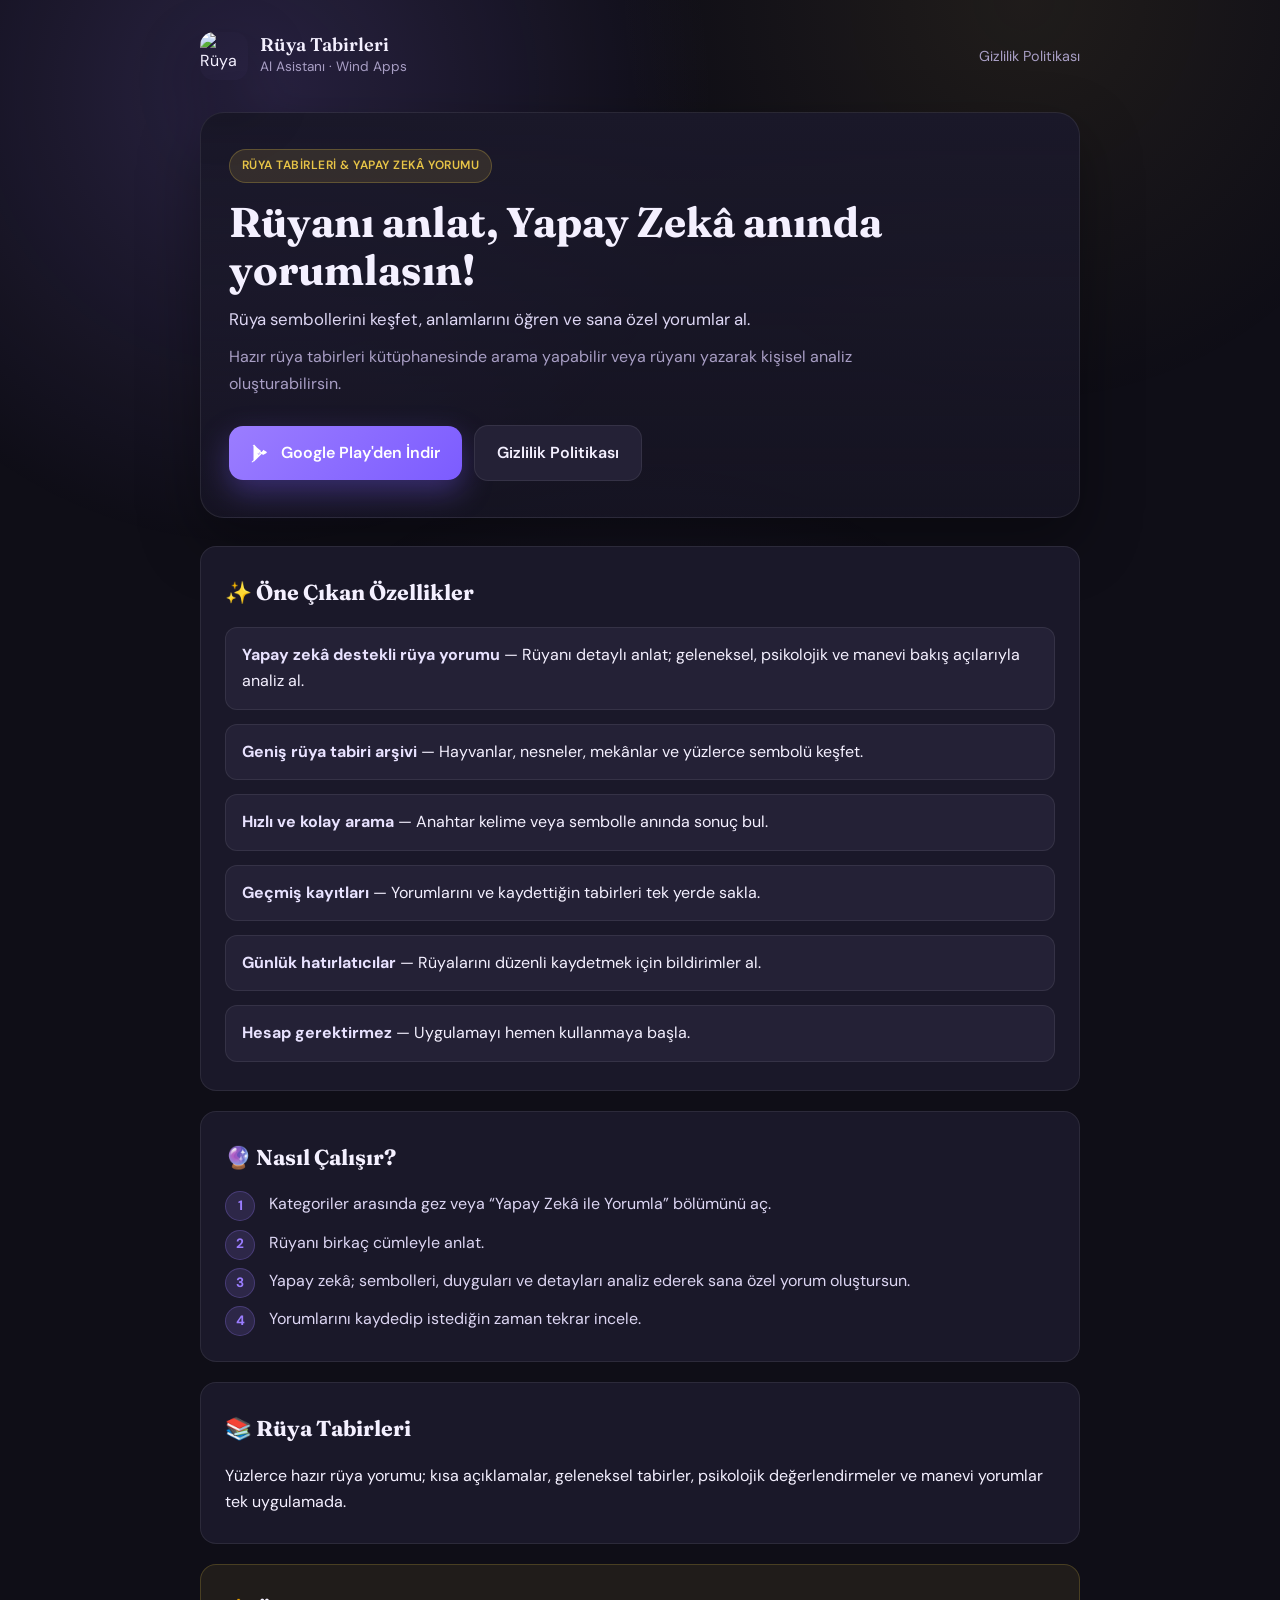
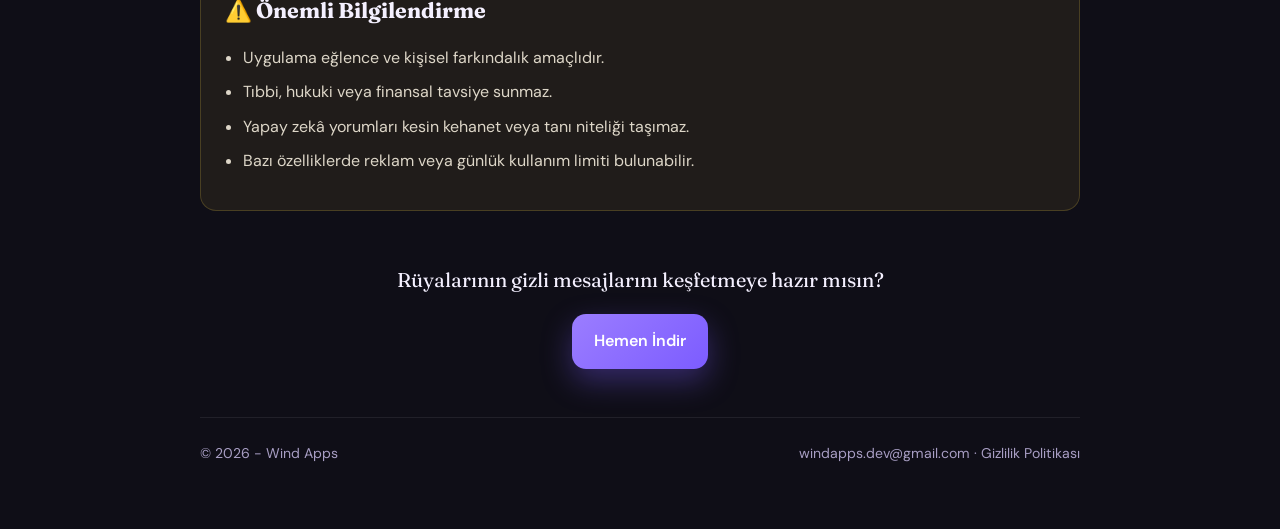
==== index.html @ 677e18eb "Create index.html" ====
<!DOCTYPE html>
<html lang="tr">
<head>
  <meta charset="UTF-8">
  <meta name="viewport" content="width=device-width, initial-scale=1.0">
  <meta name="description" content="Rüya Tabirleri: AI Asistanı — Rüyanı anlat, yapay zekâ anında yorumlasın. Geniş tabir arşivi ve kişisel AI analizi.">
  <title>Rüya Tabirleri: AI Asistanı</title>
  <link rel="preconnect" href="https://fonts.googleapis.com">
  <link rel="preconnect" href="https://fonts.gstatic.com" crossorigin>
  <link href="https://fonts.googleapis.com/css2?family=DM+Sans:wght@400;500;600;700&family=Fraunces:wght@600&display=swap" rel="stylesheet">
  <style>
    :root {
      --bg: #0f0e17;
      --surface: #1a1829;
      --surface-2: #242136;
      --text: #f4f0ff;
      --muted: #a89ec4;
      --accent: #9b7dff;
      --accent-soft: rgba(155, 125, 255, 0.15);
      --gold: #e8c547;
      --border: rgba(255, 255, 255, 0.08);
      --radius: 16px;
      --shadow: 0 24px 60px rgba(0, 0, 0, 0.35);
    }

    * { box-sizing: border-box; margin: 0; padding: 0; }

    body {
      font-family: "DM Sans", system-ui, sans-serif;
      background: var(--bg);
      color: var(--text);
      line-height: 1.65;
      min-height: 100vh;
    }

    body::before {
      content: "";
      position: fixed;
      inset: 0;
      background:
        radial-gradient(circle at 20% 10%, rgba(155, 125, 255, 0.18), transparent 35%),
        radial-gradient(circle at 80% 0%, rgba(232, 197, 71, 0.08), transparent 30%),
        radial-gradient(circle at 50% 100%, rgba(155, 125, 255, 0.1), transparent 40%);
      pointer-events: none;
      z-index: -1;
    }

    .wrap {
      max-width: 920px;
      margin: 0 auto;
      padding: 24px 20px 64px;
    }

    header {
      display: flex;
      align-items: center;
      justify-content: space-between;
      gap: 16px;
      padding: 8px 0 32px;
    }

    .brand {
      display: flex;
      align-items: center;
      gap: 12px;
    }

    .logo {
      width: 48px;
      height: 48px;
      border-radius: 14px;
      overflow: hidden;
      flex-shrink: 0;
      box-shadow: var(--shadow);
    }
    .logo img {
      width: 100%;
      height: 100%;
      object-fit: cover;
      display: block;
    }

    .brand h1 {
      font-family: "Fraunces", Georgia, serif;
      font-size: 1.15rem;
      font-weight: 600;
      line-height: 1.2;
    }

    .brand p {
      font-size: 0.85rem;
      color: var(--muted);
    }

    nav a {
      color: var(--muted);
      text-decoration: none;
      font-size: 0.9rem;
      transition: color 0.2s;
    }

    nav a:hover { color: var(--text); }

    .hero {
      background: linear-gradient(180deg, var(--surface), rgba(26, 24, 41, 0.6));
      border: 1px solid var(--border);
      border-radius: 24px;
      padding: 36px 28px;
      box-shadow: var(--shadow);
      margin-bottom: 28px;
    }

    .badge {
      display: inline-block;
      font-size: 0.75rem;
      font-weight: 600;
      letter-spacing: 0.04em;
      text-transform: uppercase;
      color: var(--gold);
      background: rgba(232, 197, 71, 0.12);
      border: 1px solid rgba(232, 197, 71, 0.25);
      padding: 6px 12px;
      border-radius: 999px;
      margin-bottom: 16px;
    }

    .hero h2 {
      font-family: "Fraunces", Georgia, serif;
      font-size: clamp(1.8rem, 5vw, 2.6rem);
      line-height: 1.15;
      margin-bottom: 12px;
    }

    .hero .lead {
      font-size: 1.05rem;
      color: #ddd6f3;
      max-width: 640px;
      margin-bottom: 10px;
    }

    .hero .sub {
      color: var(--muted);
      max-width: 640px;
      margin-bottom: 28px;
    }

    .cta-row {
      display: flex;
      flex-wrap: wrap;
      gap: 12px;
      align-items: center;
    }

    .btn {
      display: inline-flex;
      align-items: center;
      gap: 10px;
      text-decoration: none;
      font-weight: 600;
      border-radius: 14px;
      padding: 14px 22px;
      transition: transform 0.2s, box-shadow 0.2s, background 0.2s;
    }

    .btn-primary {
      background: linear-gradient(135deg, #9b7dff, #7c5cff);
      color: white;
      box-shadow: 0 12px 30px rgba(124, 92, 255, 0.35);
    }

    .btn-primary:hover {
      transform: translateY(-2px);
      box-shadow: 0 16px 36px rgba(124, 92, 255, 0.45);
    }

    .btn-secondary {
      background: var(--surface-2);
      color: var(--text);
      border: 1px solid var(--border);
    }

    .btn-secondary:hover { background: #2d2942; }

    .btn svg { width: 20px; height: 20px; flex-shrink: 0; }

    section {
      background: var(--surface);
      border: 1px solid var(--border);
      border-radius: var(--radius);
      padding: 28px 24px;
      margin-bottom: 20px;
    }

    section h3 {
      font-family: "Fraunces", Georgia, serif;
      font-size: 1.35rem;
      margin-bottom: 16px;
      display: flex;
      align-items: center;
      gap: 8px;
    }

    .features {
      list-style: none;
      display: grid;
      gap: 14px;
    }

    .features li {
      background: var(--surface-2);
      border: 1px solid var(--border);
      border-radius: 12px;
      padding: 14px 16px;
    }

    .features strong { color: #e8e2ff; }

    .steps {
      counter-reset: step;
      list-style: none;
      display: grid;
      gap: 12px;
    }

    .steps li {
      position: relative;
      padding-left: 44px;
      color: #ddd6f3;
    }

    .steps li::before {
      counter-increment: step;
      content: counter(step);
      position: absolute;
      left: 0;
      top: 0;
      width: 28px;
      height: 28px;
      border-radius: 50%;
      background: var(--accent-soft);
      color: var(--accent);
      font-weight: 700;
      font-size: 0.85rem;
      display: grid;
      place-items: center;
      border: 1px solid rgba(155, 125, 255, 0.25);
    }

    .notice {
      background: rgba(232, 197, 71, 0.08);
      border-color: rgba(232, 197, 71, 0.2);
    }

    .notice ul {
      padding-left: 18px;
      color: #ddd6c8;
    }

    .notice li { margin-bottom: 8px; }

    .closing {
      text-align: center;
      padding: 32px 20px 8px;
    }

    .closing p {
      font-family: "Fraunces", Georgia, serif;
      font-size: 1.25rem;
      margin-bottom: 18px;
    }

    footer {
      margin-top: 40px;
      padding-top: 24px;
      border-top: 1px solid var(--border);
      display: flex;
      flex-wrap: wrap;
      justify-content: space-between;
      gap: 12px;
      color: var(--muted);
      font-size: 0.88rem;
    }

    footer a {
      color: var(--muted);
      text-decoration: none;
    }

    footer a:hover { color: var(--text); }

    @media (max-width: 600px) {
      header { flex-direction: column; align-items: flex-start; }
      .hero { padding: 28px 20px; }
      .btn { width: 100%; justify-content: center; }
    }
  </style>
</head>
<body>
  <div class="wrap">
    <header>
      <div class="brand">
        <div class="logo">
          <img
            src="https://play-lh.googleusercontent.com/gr2NTp8Rgge_8sOWOstAv3FUyE2rcRzD1ztsBGE5BiXo35VpZx_b5bmoqWaAmFCOhjvDwyfes_ZWlWdO2GT1=w480-h960-rw"
            alt="Rüya Tabirleri: AI Asistanı uygulama ikonu"
            width="48"
            height="48"
            loading="eager"
          >
        </div>
        <div>
          <h1>Rüya Tabirleri</h1>
          <p>AI Asistanı · Wind Apps</p>
        </div>
      </div>
      <nav>
        <a href="gizlilik.html">Gizlilik Politikası</a>
      </nav>
    </header>

    <main>
      <section class="hero">
        <span class="badge">Rüya Tabirleri &amp; Yapay Zekâ Yorumu</span>
        <h2>Rüyanı anlat, Yapay Zekâ anında yorumlasın!</h2>
        <p class="lead">
          Rüya sembollerini keşfet, anlamlarını öğren ve sana özel yorumlar al.
        </p>
        <p class="sub">
          Hazır rüya tabirleri kütüphanesinde arama yapabilir veya rüyanı yazarak kişisel analiz oluşturabilirsin.
        </p>
        <div class="cta-row">
          <a class="btn btn-primary"
             href="https://play.google.com/store/apps/details?id=com.windtech.airuyatabirleri&hl=tr"
             target="_blank"
             rel="noopener noreferrer">
            <svg viewBox="0 0 24 24" fill="currentColor" aria-hidden="true">
              <path d="M3.6 1.8c-.3.3-.6.8-.6 1.6v17.2c0 .8.3 1.3.6 1.6l.1.1 9.7-9.7v-.4L3.7 1.7l-.1.1zm10.8 7.2-2.7 2.7 2.7 2.7 3.8-2.1c1.1-.6 1.1-1.6 0-2.2l-3.8-2.1zm-4.1 4.1-9.7 9.7c.4.4 1 .5 1.6.2l8.1-8.1-2.7-2.7zm-.9-.9 2.7-2.7L3.6 2.8c-.6-.3-1.2-.2-1.6.2l9.7 9.7z"/>
            </svg>
            Google Play'den İndir
          </a>
          <a class="btn btn-secondary" href="gizlilik.html">Gizlilik Politikası</a>
        </div>
      </section>

      <section>
        <h3>✨ Öne Çıkan Özellikler</h3>
        <ul class="features">
          <li><strong>Yapay zekâ destekli rüya yorumu</strong> — Rüyanı detaylı anlat; geleneksel, psikolojik ve manevi bakış açılarıyla analiz al.</li>
          <li><strong>Geniş rüya tabiri arşivi</strong> — Hayvanlar, nesneler, mekânlar ve yüzlerce sembolü keşfet.</li>
          <li><strong>Hızlı ve kolay arama</strong> — Anahtar kelime veya sembolle anında sonuç bul.</li>
          <li><strong>Geçmiş kayıtları</strong> — Yorumlarını ve kaydettiğin tabirleri tek yerde sakla.</li>
          <li><strong>Günlük hatırlatıcılar</strong> — Rüyalarını düzenli kaydetmek için bildirimler al.</li>
          <li><strong>Hesap gerektirmez</strong> — Uygulamayı hemen kullanmaya başla.</li>
        </ul>
      </section>

      <section>
        <h3>🔮 Nasıl Çalışır?</h3>
        <ol class="steps">
          <li>Kategoriler arasında gez veya “Yapay Zekâ ile Yorumla” bölümünü aç.</li>
          <li>Rüyanı birkaç cümleyle anlat.</li>
          <li>Yapay zekâ; sembolleri, duyguları ve detayları analiz ederek sana özel yorum oluştursun.</li>
          <li>Yorumlarını kaydedip istediğin zaman tekrar incele.</li>
        </ol>
      </section>

      <section>
        <h3>📚 Rüya Tabirleri</h3>
        <p>
          Yüzlerce hazır rüya yorumu; kısa açıklamalar, geleneksel tabirler,
          psikolojik değerlendirmeler ve manevi yorumlar tek uygulamada.
        </p>
      </section>

      <section class="notice">
        <h3>⚠️ Önemli Bilgilendirme</h3>
        <ul>
          <li>Uygulama eğlence ve kişisel farkındalık amaçlıdır.</li>
          <li>Tıbbi, hukuki veya finansal tavsiye sunmaz.</li>
          <li>Yapay zekâ yorumları kesin kehanet veya tanı niteliği taşımaz.</li>
          <li>Bazı özelliklerde reklam veya günlük kullanım limiti bulunabilir.</li>
        </ul>
      </section>

      <div class="closing">
        <p>Rüyalarının gizli mesajlarını keşfetmeye hazır mısın?</p>
        <a class="btn btn-primary"
           href="https://play.google.com/store/apps/details?id=com.windtech.airuyatabirleri&hl=tr"
           target="_blank"
           rel="noopener noreferrer">
          Hemen İndir
        </a>
      </div>
    </main>

    <footer>
      <span>© 2026 - Wind Apps</span>
      <span>
        <a href="mailto:windapps.dev@gmail.com">windapps.dev@gmail.com</a>
        ·
        <a href="gizlilik.html">Gizlilik Politikası</a>
      </span>
    </footer>
  </div>
</body>
</html>
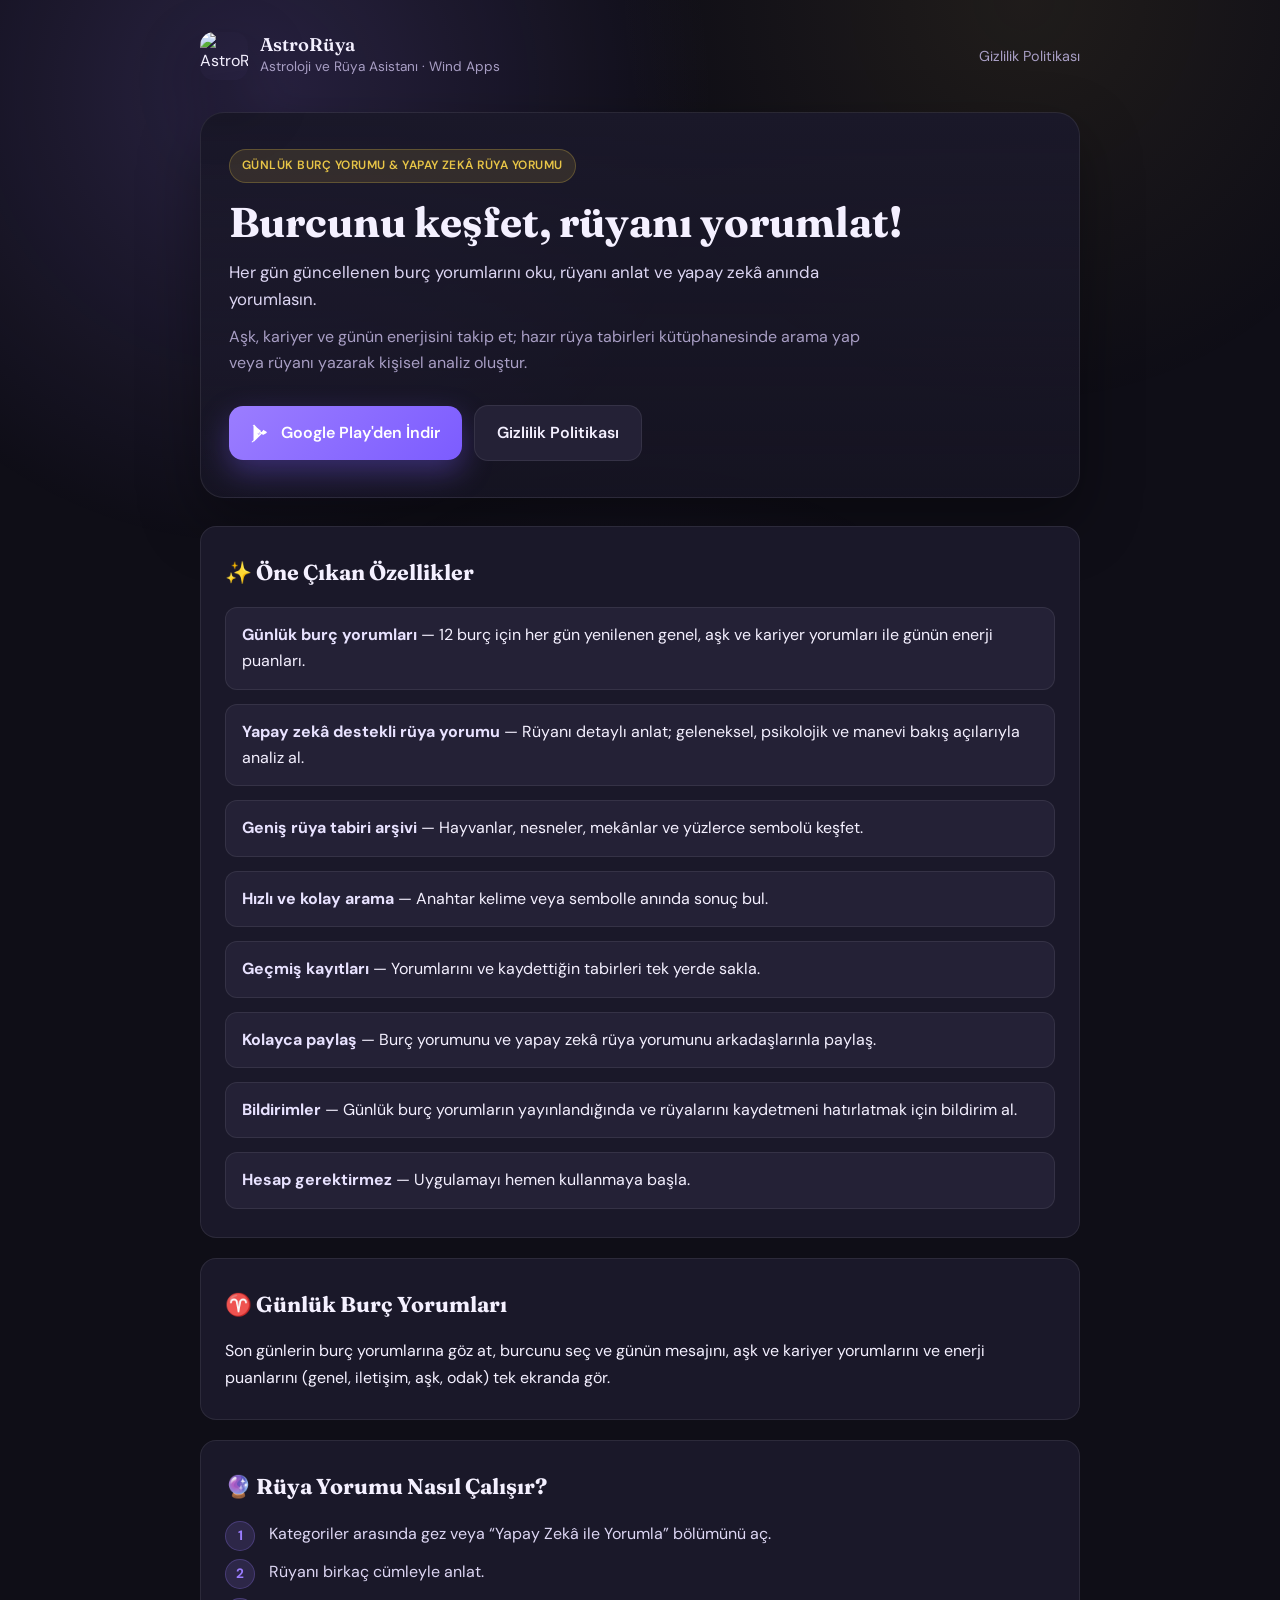
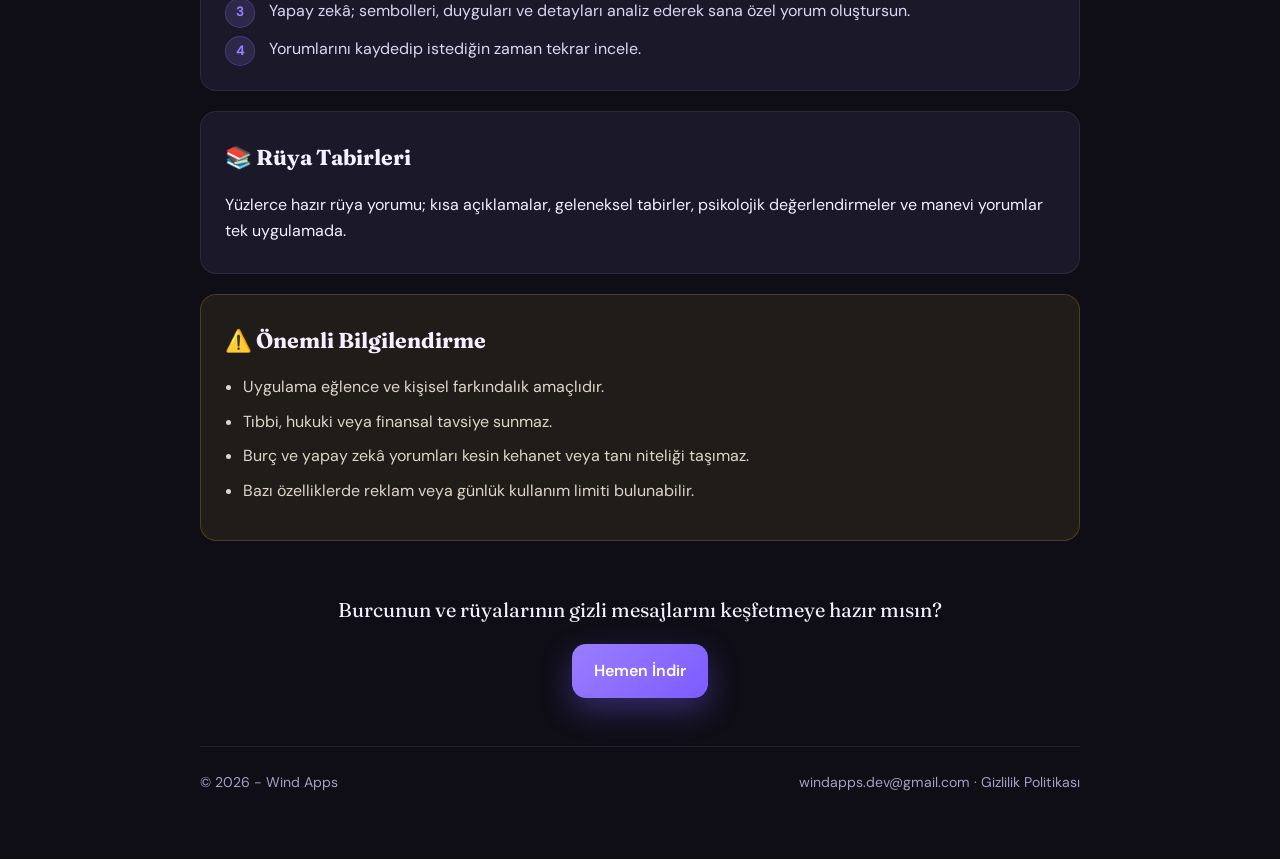
==== commit 47d87d70: "Update index.html" ====
--- a/index.html
+++ b/index.html
@@ -3,8 +3,8 @@
 <head>
   <meta charset="UTF-8">
   <meta name="viewport" content="width=device-width, initial-scale=1.0">
-  <meta name="description" content="Rüya Tabirleri: AI Asistanı — Rüyanı anlat, yapay zekâ anında yorumlasın. Geniş tabir arşivi ve kişisel AI analizi.">
-  <title>Rüya Tabirleri: AI Asistanı</title>
+  <meta name="description" content="AstroRüya: Astroloji ve Rüya Asistanı — Günlük burç yorumlarını oku, rüyanı anlat, yapay zekâ anında yorumlasın. Geniş tabir arşivi ve kişisel AI analizi.">
+  <title>AstroRüya: Astroloji ve Rüya Asistanı</title>
   <link rel="preconnect" href="https://fonts.googleapis.com">
   <link rel="preconnect" href="https://fonts.gstatic.com" crossorigin>
   <link href="https://fonts.googleapis.com/css2?family=DM+Sans:wght@400;500;600;700&family=Fraunces:wght@600&display=swap" rel="stylesheet">
@@ -302,15 +302,15 @@
         <div class="logo">
           <img
             src="https://play-lh.googleusercontent.com/gr2NTp8Rgge_8sOWOstAv3FUyE2rcRzD1ztsBGE5BiXo35VpZx_b5bmoqWaAmFCOhjvDwyfes_ZWlWdO2GT1=w480-h960-rw"
-            alt="Rüya Tabirleri: AI Asistanı uygulama ikonu"
+            alt="AstroRüya uygulama ikonu"
             width="48"
             height="48"
             loading="eager"
           >
         </div>
         <div>
-          <h1>Rüya Tabirleri</h1>
-          <p>AI Asistanı · Wind Apps</p>
+          <h1>AstroRüya</h1>
+          <p>Astroloji ve Rüya Asistanı · Wind Apps</p>
         </div>
       </div>
       <nav>
@@ -320,13 +320,14 @@
 
     <main>
       <section class="hero">
-        <span class="badge">Rüya Tabirleri &amp; Yapay Zekâ Yorumu</span>
-        <h2>Rüyanı anlat, Yapay Zekâ anında yorumlasın!</h2>
+        <span class="badge">Günlük Burç Yorumu &amp; Yapay Zekâ Rüya Yorumu</span>
+        <h2>Burcunu keşfet, rüyanı yorumlat!</h2>
         <p class="lead">
-          Rüya sembollerini keşfet, anlamlarını öğren ve sana özel yorumlar al.
+          Her gün güncellenen burç yorumlarını oku, rüyanı anlat ve yapay zekâ anında yorumlasın.
         </p>
         <p class="sub">
-          Hazır rüya tabirleri kütüphanesinde arama yapabilir veya rüyanı yazarak kişisel analiz oluşturabilirsin.
+          Aşk, kariyer ve günün enerjisini takip et; hazır rüya tabirleri kütüphanesinde arama yap
+          veya rüyanı yazarak kişisel analiz oluştur.
         </p>
         <div class="cta-row">
           <a class="btn btn-primary"
@@ -345,17 +346,27 @@
       <section>
         <h3>✨ Öne Çıkan Özellikler</h3>
         <ul class="features">
+          <li><strong>Günlük burç yorumları</strong> — 12 burç için her gün yenilenen genel, aşk ve kariyer yorumları ile günün enerji puanları.</li>
           <li><strong>Yapay zekâ destekli rüya yorumu</strong> — Rüyanı detaylı anlat; geleneksel, psikolojik ve manevi bakış açılarıyla analiz al.</li>
           <li><strong>Geniş rüya tabiri arşivi</strong> — Hayvanlar, nesneler, mekânlar ve yüzlerce sembolü keşfet.</li>
           <li><strong>Hızlı ve kolay arama</strong> — Anahtar kelime veya sembolle anında sonuç bul.</li>
           <li><strong>Geçmiş kayıtları</strong> — Yorumlarını ve kaydettiğin tabirleri tek yerde sakla.</li>
-          <li><strong>Günlük hatırlatıcılar</strong> — Rüyalarını düzenli kaydetmek için bildirimler al.</li>
+          <li><strong>Kolayca paylaş</strong> — Burç yorumunu ve yapay zekâ rüya yorumunu arkadaşlarınla paylaş.</li>
+          <li><strong>Bildirimler</strong> — Günlük burç yorumların yayınlandığında ve rüyalarını kaydetmeni hatırlatmak için bildirim al.</li>
           <li><strong>Hesap gerektirmez</strong> — Uygulamayı hemen kullanmaya başla.</li>
         </ul>
       </section>
 
       <section>
-        <h3>🔮 Nasıl Çalışır?</h3>
+        <h3>♈ Günlük Burç Yorumları</h3>
+        <p>
+          Son günlerin burç yorumlarına göz at, burcunu seç ve günün mesajını, aşk ve kariyer
+          yorumlarını ve enerji puanlarını (genel, iletişim, aşk, odak) tek ekranda gör.
+        </p>
+      </section>
+
+      <section>
+        <h3>🔮 Rüya Yorumu Nasıl Çalışır?</h3>
         <ol class="steps">
           <li>Kategoriler arasında gez veya “Yapay Zekâ ile Yorumla” bölümünü aç.</li>
           <li>Rüyanı birkaç cümleyle anlat.</li>
@@ -377,13 +388,13 @@
         <ul>
           <li>Uygulama eğlence ve kişisel farkındalık amaçlıdır.</li>
           <li>Tıbbi, hukuki veya finansal tavsiye sunmaz.</li>
-          <li>Yapay zekâ yorumları kesin kehanet veya tanı niteliği taşımaz.</li>
+          <li>Burç ve yapay zekâ yorumları kesin kehanet veya tanı niteliği taşımaz.</li>
           <li>Bazı özelliklerde reklam veya günlük kullanım limiti bulunabilir.</li>
         </ul>
       </section>
 
       <div class="closing">
-        <p>Rüyalarının gizli mesajlarını keşfetmeye hazır mısın?</p>
+        <p>Burcunun ve rüyalarının gizli mesajlarını keşfetmeye hazır mısın?</p>
         <a class="btn btn-primary"
            href="https://play.google.com/store/apps/details?id=com.windtech.airuyatabirleri&hl=tr"
            target="_blank"
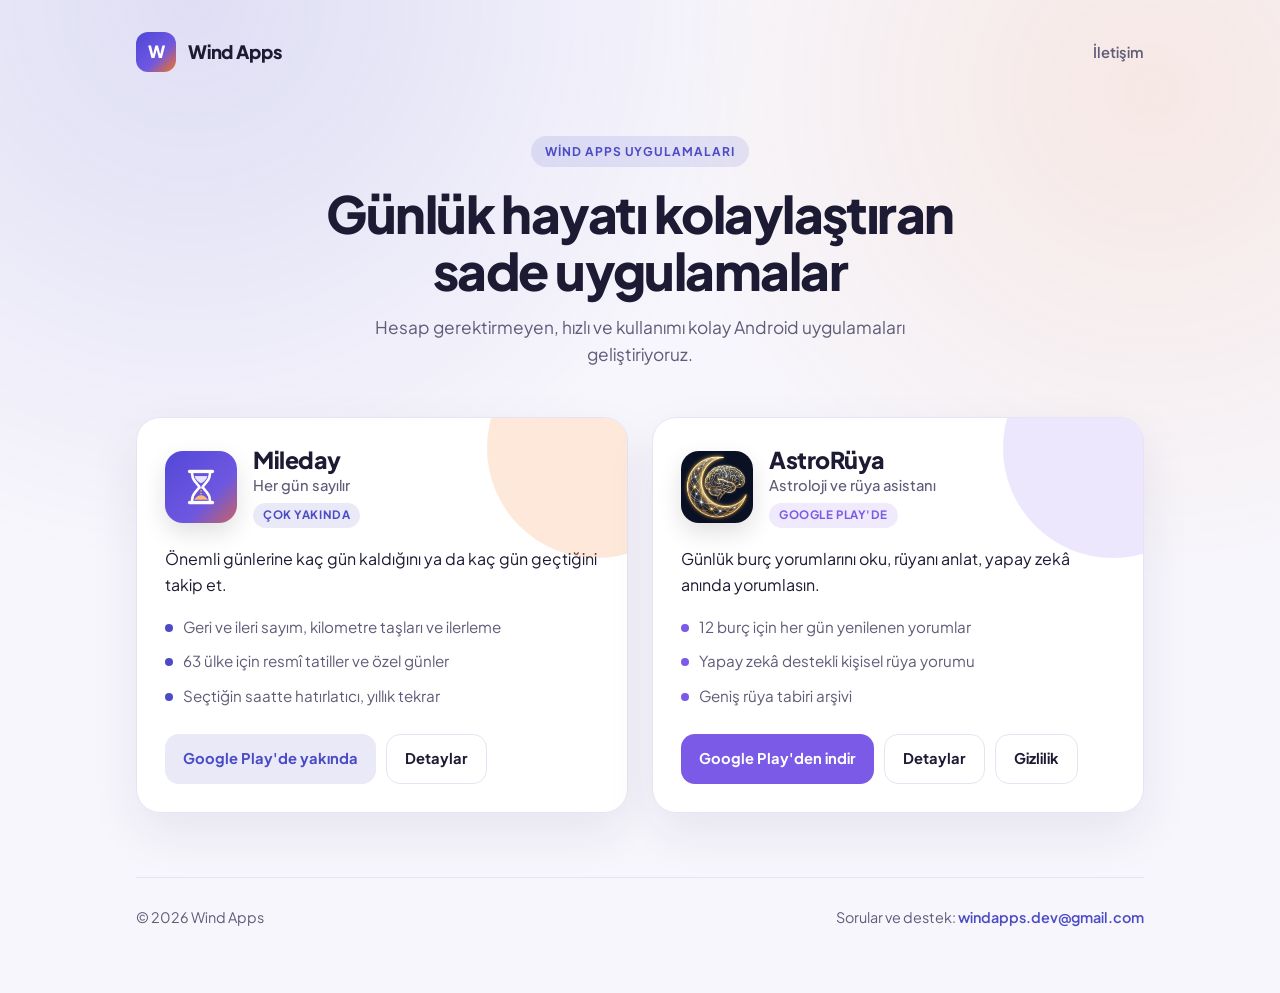
==== commit 4873eee3: "Wind Apps ortak ana sayfası" ====
--- a/index.html
+++ b/index.html
@@ -3,414 +3,82 @@
 <head>
   <meta charset="UTF-8">
   <meta name="viewport" content="width=device-width, initial-scale=1.0">
-  <meta name="description" content="AstroRüya: Astroloji ve Rüya Asistanı — Günlük burç yorumlarını oku, rüyanı anlat, yapay zekâ anında yorumlasın. Geniş tabir arşivi ve kişisel AI analizi.">
-  <title>AstroRüya: Astroloji ve Rüya Asistanı</title>
+  <title>Wind Apps</title>
+  <meta name="description" content="Wind Apps: AstroRüya ve Mileday. Günlük hayatı kolaylaştıran sade Android uygulamaları.">
+  <meta name="theme-color" content="#F7F6FC" media="(prefers-color-scheme: light)">
+  <meta name="theme-color" content="#0F1020" media="(prefers-color-scheme: dark)">
+  <link rel="icon" href="assets/icons/mileday.png">
   <link rel="preconnect" href="https://fonts.googleapis.com">
   <link rel="preconnect" href="https://fonts.gstatic.com" crossorigin>
-  <link href="https://fonts.googleapis.com/css2?family=DM+Sans:wght@400;500;600;700&family=Fraunces:wght@600&display=swap" rel="stylesheet">
-  <style>
-    :root {
-      --bg: #0f0e17;
-      --surface: #1a1829;
-      --surface-2: #242136;
-      --text: #f4f0ff;
-      --muted: #a89ec4;
-      --accent: #9b7dff;
-      --accent-soft: rgba(155, 125, 255, 0.15);
-      --gold: #e8c547;
-      --border: rgba(255, 255, 255, 0.08);
-      --radius: 16px;
-      --shadow: 0 24px 60px rgba(0, 0, 0, 0.35);
-    }
-
-    * { box-sizing: border-box; margin: 0; padding: 0; }
-
-    body {
-      font-family: "DM Sans", system-ui, sans-serif;
-      background: var(--bg);
-      color: var(--text);
-      line-height: 1.65;
-      min-height: 100vh;
-    }
-
-    body::before {
-      content: "";
-      position: fixed;
-      inset: 0;
-      background:
-        radial-gradient(circle at 20% 10%, rgba(155, 125, 255, 0.18), transparent 35%),
-        radial-gradient(circle at 80% 0%, rgba(232, 197, 71, 0.08), transparent 30%),
-        radial-gradient(circle at 50% 100%, rgba(155, 125, 255, 0.1), transparent 40%);
-      pointer-events: none;
-      z-index: -1;
-    }
-
-    .wrap {
-      max-width: 920px;
-      margin: 0 auto;
-      padding: 24px 20px 64px;
-    }
-
-    header {
-      display: flex;
-      align-items: center;
-      justify-content: space-between;
-      gap: 16px;
-      padding: 8px 0 32px;
-    }
-
-    .brand {
-      display: flex;
-      align-items: center;
-      gap: 12px;
-    }
-
-    .logo {
-      width: 48px;
-      height: 48px;
-      border-radius: 14px;
-      overflow: hidden;
-      flex-shrink: 0;
-      box-shadow: var(--shadow);
-    }
-    .logo img {
-      width: 100%;
-      height: 100%;
-      object-fit: cover;
-      display: block;
-    }
-
-    .brand h1 {
-      font-family: "Fraunces", Georgia, serif;
-      font-size: 1.15rem;
-      font-weight: 600;
-      line-height: 1.2;
-    }
-
-    .brand p {
-      font-size: 0.85rem;
-      color: var(--muted);
-    }
-
-    nav a {
-      color: var(--muted);
-      text-decoration: none;
-      font-size: 0.9rem;
-      transition: color 0.2s;
-    }
-
-    nav a:hover { color: var(--text); }
-
-    .hero {
-      background: linear-gradient(180deg, var(--surface), rgba(26, 24, 41, 0.6));
-      border: 1px solid var(--border);
-      border-radius: 24px;
-      padding: 36px 28px;
-      box-shadow: var(--shadow);
-      margin-bottom: 28px;
-    }
-
-    .badge {
-      display: inline-block;
-      font-size: 0.75rem;
-      font-weight: 600;
-      letter-spacing: 0.04em;
-      text-transform: uppercase;
-      color: var(--gold);
-      background: rgba(232, 197, 71, 0.12);
-      border: 1px solid rgba(232, 197, 71, 0.25);
-      padding: 6px 12px;
-      border-radius: 999px;
-      margin-bottom: 16px;
-    }
-
-    .hero h2 {
-      font-family: "Fraunces", Georgia, serif;
-      font-size: clamp(1.8rem, 5vw, 2.6rem);
-      line-height: 1.15;
-      margin-bottom: 12px;
-    }
-
-    .hero .lead {
-      font-size: 1.05rem;
-      color: #ddd6f3;
-      max-width: 640px;
-      margin-bottom: 10px;
-    }
-
-    .hero .sub {
-      color: var(--muted);
-      max-width: 640px;
-      margin-bottom: 28px;
-    }
-
-    .cta-row {
-      display: flex;
-      flex-wrap: wrap;
-      gap: 12px;
-      align-items: center;
-    }
-
-    .btn {
-      display: inline-flex;
-      align-items: center;
-      gap: 10px;
-      text-decoration: none;
-      font-weight: 600;
-      border-radius: 14px;
-      padding: 14px 22px;
-      transition: transform 0.2s, box-shadow 0.2s, background 0.2s;
-    }
-
-    .btn-primary {
-      background: linear-gradient(135deg, #9b7dff, #7c5cff);
-      color: white;
-      box-shadow: 0 12px 30px rgba(124, 92, 255, 0.35);
-    }
-
-    .btn-primary:hover {
-      transform: translateY(-2px);
-      box-shadow: 0 16px 36px rgba(124, 92, 255, 0.45);
-    }
-
-    .btn-secondary {
-      background: var(--surface-2);
-      color: var(--text);
-      border: 1px solid var(--border);
-    }
-
-    .btn-secondary:hover { background: #2d2942; }
-
-    .btn svg { width: 20px; height: 20px; flex-shrink: 0; }
-
-    section {
-      background: var(--surface);
-      border: 1px solid var(--border);
-      border-radius: var(--radius);
-      padding: 28px 24px;
-      margin-bottom: 20px;
-    }
-
-    section h3 {
-      font-family: "Fraunces", Georgia, serif;
-      font-size: 1.35rem;
-      margin-bottom: 16px;
-      display: flex;
-      align-items: center;
-      gap: 8px;
-    }
-
-    .features {
-      list-style: none;
-      display: grid;
-      gap: 14px;
-    }
-
-    .features li {
-      background: var(--surface-2);
-      border: 1px solid var(--border);
-      border-radius: 12px;
-      padding: 14px 16px;
-    }
-
-    .features strong { color: #e8e2ff; }
-
-    .steps {
-      counter-reset: step;
-      list-style: none;
-      display: grid;
-      gap: 12px;
-    }
-
-    .steps li {
-      position: relative;
-      padding-left: 44px;
-      color: #ddd6f3;
-    }
-
-    .steps li::before {
-      counter-increment: step;
-      content: counter(step);
-      position: absolute;
-      left: 0;
-      top: 0;
-      width: 28px;
-      height: 28px;
-      border-radius: 50%;
-      background: var(--accent-soft);
-      color: var(--accent);
-      font-weight: 700;
-      font-size: 0.85rem;
-      display: grid;
-      place-items: center;
-      border: 1px solid rgba(155, 125, 255, 0.25);
-    }
-
-    .notice {
-      background: rgba(232, 197, 71, 0.08);
-      border-color: rgba(232, 197, 71, 0.2);
-    }
-
-    .notice ul {
-      padding-left: 18px;
-      color: #ddd6c8;
-    }
-
-    .notice li { margin-bottom: 8px; }
-
-    .closing {
-      text-align: center;
-      padding: 32px 20px 8px;
-    }
-
-    .closing p {
-      font-family: "Fraunces", Georgia, serif;
-      font-size: 1.25rem;
-      margin-bottom: 18px;
-    }
-
-    footer {
-      margin-top: 40px;
-      padding-top: 24px;
-      border-top: 1px solid var(--border);
-      display: flex;
-      flex-wrap: wrap;
-      justify-content: space-between;
-      gap: 12px;
-      color: var(--muted);
-      font-size: 0.88rem;
-    }
-
-    footer a {
-      color: var(--muted);
-      text-decoration: none;
-    }
-
-    footer a:hover { color: var(--text); }
-
-    @media (max-width: 600px) {
-      header { flex-direction: column; align-items: flex-start; }
-      .hero { padding: 28px 20px; }
-      .btn { width: 100%; justify-content: center; }
-    }
-  </style>
+  <link href="https://fonts.googleapis.com/css2?family=Plus+Jakarta+Sans:wght@400;500;600;700;800&display=swap" rel="stylesheet">
+  <link rel="stylesheet" href="assets/site.css">
 </head>
 <body>
   <div class="wrap">
     <header>
-      <div class="brand">
-        <div class="logo">
-          <img
-            src="https://play-lh.googleusercontent.com/gr2NTp8Rgge_8sOWOstAv3FUyE2rcRzD1ztsBGE5BiXo35VpZx_b5bmoqWaAmFCOhjvDwyfes_ZWlWdO2GT1=w480-h960-rw"
-            alt="AstroRüya uygulama ikonu"
-            width="48"
-            height="48"
-            loading="eager"
-          >
-        </div>
-        <div>
-          <h1>AstroRüya</h1>
-          <p>Astroloji ve Rüya Asistanı · Wind Apps</p>
-        </div>
-      </div>
-      <nav>
-        <a href="gizlilik.html">Gizlilik Politikası</a>
-      </nav>
+      <a class="brand" href="index.html">
+        <div class="brand-mark" aria-hidden="true">W</div>
+        <span>Wind Apps</span>
+      </a>
+      <nav><a href="mailto:windapps.dev@gmail.com">İletişim</a></nav>
     </header>
 
     <main>
       <section class="hero">
-        <span class="badge">Günlük Burç Yorumu &amp; Yapay Zekâ Rüya Yorumu</span>
-        <h2>Burcunu keşfet, rüyanı yorumlat!</h2>
-        <p class="lead">
-          Her gün güncellenen burç yorumlarını oku, rüyanı anlat ve yapay zekâ anında yorumlasın.
-        </p>
-        <p class="sub">
-          Aşk, kariyer ve günün enerjisini takip et; hazır rüya tabirleri kütüphanesinde arama yap
-          veya rüyanı yazarak kişisel analiz oluştur.
-        </p>
-        <div class="cta-row">
-          <a class="btn btn-primary"
-             href="https://play.google.com/store/apps/details?id=com.windtech.airuyatabirleri&hl=tr"
-             target="_blank"
-             rel="noopener noreferrer">
-            <svg viewBox="0 0 24 24" fill="currentColor" aria-hidden="true">
-              <path d="M3.6 1.8c-.3.3-.6.8-.6 1.6v17.2c0 .8.3 1.3.6 1.6l.1.1 9.7-9.7v-.4L3.7 1.7l-.1.1zm10.8 7.2-2.7 2.7 2.7 2.7 3.8-2.1c1.1-.6 1.1-1.6 0-2.2l-3.8-2.1zm-4.1 4.1-9.7 9.7c.4.4 1 .5 1.6.2l8.1-8.1-2.7-2.7zm-.9-.9 2.7-2.7L3.6 2.8c-.6-.3-1.2-.2-1.6.2l9.7 9.7z"/>
-            </svg>
-            Google Play'den İndir
-          </a>
-          <a class="btn btn-secondary" href="gizlilik.html">Gizlilik Politikası</a>
-        </div>
+        <span class="eyebrow">Wind Apps uygulamaları</span>
+        <h1>Günlük hayatı kolaylaştıran sade uygulamalar</h1>
+        <p>Hesap gerektirmeyen, hızlı ve kullanımı kolay Android uygulamaları geliştiriyoruz.</p>
       </section>
 
-      <section>
-        <h3>✨ Öne Çıkan Özellikler</h3>
-        <ul class="features">
-          <li><strong>Günlük burç yorumları</strong> — 12 burç için her gün yenilenen genel, aşk ve kariyer yorumları ile günün enerji puanları.</li>
-          <li><strong>Yapay zekâ destekli rüya yorumu</strong> — Rüyanı detaylı anlat; geleneksel, psikolojik ve manevi bakış açılarıyla analiz al.</li>
-          <li><strong>Geniş rüya tabiri arşivi</strong> — Hayvanlar, nesneler, mekânlar ve yüzlerce sembolü keşfet.</li>
-          <li><strong>Hızlı ve kolay arama</strong> — Anahtar kelime veya sembolle anında sonuç bul.</li>
-          <li><strong>Geçmiş kayıtları</strong> — Yorumlarını ve kaydettiğin tabirleri tek yerde sakla.</li>
-          <li><strong>Kolayca paylaş</strong> — Burç yorumunu ve yapay zekâ rüya yorumunu arkadaşlarınla paylaş.</li>
-          <li><strong>Bildirimler</strong> — Günlük burç yorumların yayınlandığında ve rüyalarını kaydetmeni hatırlatmak için bildirim al.</li>
-          <li><strong>Hesap gerektirmez</strong> — Uygulamayı hemen kullanmaya başla.</li>
-        </ul>
+      <section class="apps" aria-label="Uygulamalar">
+        <article class="app mileday">
+          <div class="app-head">
+            <img src="assets/icons/mileday.png" alt="Mileday uygulama ikonu" width="72" height="72">
+            <div>
+              <h2>Mileday</h2>
+              <p>Her gün sayılır</p>
+              <span class="status">Çok yakında</span>
+            </div>
+          </div>
+          <p class="desc">Önemli günlerine kaç gün kaldığını ya da kaç gün geçtiğini takip et.</p>
+          <ul>
+            <li>Geri ve ileri sayım, kilometre taşları ve ilerleme</li>
+            <li>63 ülke için resmî tatiller ve özel günler</li>
+            <li>Seçtiğin saatte hatırlatıcı, yıllık tekrar</li>
+          </ul>
+          <div class="actions">
+            <span class="btn btn-disabled">Google Play'de yakında</span>
+            <a class="btn btn-ghost" href="mileday/index.html">Detaylar</a>
+          </div>
+        </article>
+
+        <article class="app astroruya">
+          <div class="app-head">
+            <img src="assets/icons/astroruya.png" alt="AstroRüya uygulama ikonu" width="72" height="72">
+            <div>
+              <h2>AstroRüya</h2>
+              <p>Astroloji ve rüya asistanı</p>
+              <span class="status">Google Play'de</span>
+            </div>
+          </div>
+          <p class="desc">Günlük burç yorumlarını oku, rüyanı anlat, yapay zekâ anında yorumlasın.</p>
+          <ul>
+            <li>12 burç için her gün yenilenen yorumlar</li>
+            <li>Yapay zekâ destekli kişisel rüya yorumu</li>
+            <li>Geniş rüya tabiri arşivi</li>
+          </ul>
+          <div class="actions">
+            <a class="btn btn-primary" href="https://play.google.com/store/apps/details?id=com.windtech.airuyatabirleri&amp;hl=tr">Google Play'den indir</a>
+            <a class="btn btn-ghost" href="astroruya/index.html">Detaylar</a>
+            <a class="btn btn-ghost" href="gizlilik.html">Gizlilik</a>
+          </div>
+        </article>
       </section>
-
-      <section>
-        <h3>♈ Günlük Burç Yorumları</h3>
-        <p>
-          Son günlerin burç yorumlarına göz at, burcunu seç ve günün mesajını, aşk ve kariyer
-          yorumlarını ve enerji puanlarını (genel, iletişim, aşk, odak) tek ekranda gör.
-        </p>
-      </section>
-
-      <section>
-        <h3>🔮 Rüya Yorumu Nasıl Çalışır?</h3>
-        <ol class="steps">
-          <li>Kategoriler arasında gez veya “Yapay Zekâ ile Yorumla” bölümünü aç.</li>
-          <li>Rüyanı birkaç cümleyle anlat.</li>
-          <li>Yapay zekâ; sembolleri, duyguları ve detayları analiz ederek sana özel yorum oluştursun.</li>
-          <li>Yorumlarını kaydedip istediğin zaman tekrar incele.</li>
-        </ol>
-      </section>
-
-      <section>
-        <h3>📚 Rüya Tabirleri</h3>
-        <p>
-          Yüzlerce hazır rüya yorumu; kısa açıklamalar, geleneksel tabirler,
-          psikolojik değerlendirmeler ve manevi yorumlar tek uygulamada.
-        </p>
-      </section>
-
-      <section class="notice">
-        <h3>⚠️ Önemli Bilgilendirme</h3>
-        <ul>
-          <li>Uygulama eğlence ve kişisel farkındalık amaçlıdır.</li>
-          <li>Tıbbi, hukuki veya finansal tavsiye sunmaz.</li>
-          <li>Burç ve yapay zekâ yorumları kesin kehanet veya tanı niteliği taşımaz.</li>
-          <li>Bazı özelliklerde reklam veya günlük kullanım limiti bulunabilir.</li>
-        </ul>
-      </section>
-
-      <div class="closing">
-        <p>Burcunun ve rüyalarının gizli mesajlarını keşfetmeye hazır mısın?</p>
-        <a class="btn btn-primary"
-           href="https://play.google.com/store/apps/details?id=com.windtech.airuyatabirleri&hl=tr"
-           target="_blank"
-           rel="noopener noreferrer">
-          Hemen İndir
-        </a>
-      </div>
     </main>
 
     <footer>
-      <span>© 2026 - Wind Apps</span>
-      <span>
-        <a href="mailto:windapps.dev@gmail.com">windapps.dev@gmail.com</a>
-        ·
-        <a href="gizlilik.html">Gizlilik Politikası</a>
-      </span>
+      <span>© 2026 Wind Apps</span>
+      <span>Sorular ve destek: <a href="mailto:windapps.dev@gmail.com">windapps.dev@gmail.com</a></span>
     </footer>
   </div>
 </body>
--- a/assets/site.css
+++ b/assets/site.css
@@ -0,0 +1,227 @@
+:root {
+  --bg: #F7F6FC;
+  --surface: #FFFFFF;
+  --text: #1D1B33;
+  --muted: #5E5C78;
+  --border: #E6E4F2;
+  --primary: #4B4BC6;
+  --shadow: 0 20px 50px rgba(36, 30, 90, 0.08);
+  --radius: 24px;
+}
+
+@media (prefers-color-scheme: dark) {
+  :root {
+    --bg: #0F1020;
+    --surface: #1A1B2E;
+    --text: #F2F1FF;
+    --muted: #A6A4C2;
+    --border: #2D2F4A;
+    --primary: #8283FF;
+    --shadow: 0 20px 50px rgba(0, 0, 0, 0.35);
+  }
+}
+
+* { box-sizing: border-box; margin: 0; padding: 0; }
+
+body {
+  font-family: "Plus Jakarta Sans", system-ui, -apple-system, sans-serif;
+  background: var(--bg);
+  color: var(--text);
+  line-height: 1.6;
+  min-height: 100vh;
+  -webkit-font-smoothing: antialiased;
+}
+
+body::before {
+  content: "";
+  position: fixed;
+  inset: 0;
+  background:
+    radial-gradient(circle at 15% 0%, rgba(75, 75, 198, 0.14), transparent 40%),
+    radial-gradient(circle at 90% 10%, rgba(249, 115, 22, 0.10), transparent 35%);
+  pointer-events: none;
+  z-index: -1;
+}
+
+.wrap { max-width: 1040px; margin: 0 auto; padding: 24px 16px 64px; }
+
+header {
+  display: flex;
+  align-items: center;
+  justify-content: space-between;
+  padding: 8px 0 40px;
+  gap: 16px;
+}
+
+.brand { display: flex; align-items: center; gap: 12px; text-decoration: none; color: inherit; }
+
+.brand-mark {
+  width: 40px;
+  height: 40px;
+  border-radius: 12px;
+  background: linear-gradient(135deg, #4F46D8, #7058E0 60%, #F97316);
+  display: grid;
+  place-items: center;
+  color: #fff;
+  font-weight: 800;
+  font-size: 1.05rem;
+}
+
+.brand span { font-weight: 800; font-size: 1.15rem; letter-spacing: -0.01em; }
+
+header nav a { color: var(--muted); text-decoration: none; font-weight: 600; font-size: 0.92rem; }
+
+header nav a:hover { color: var(--text); }
+
+.hero { text-align: center; padding: 24px 0 48px; }
+
+.eyebrow {
+  display: inline-block;
+  font-size: 0.75rem;
+  font-weight: 700;
+  letter-spacing: 0.08em;
+  text-transform: uppercase;
+  color: var(--primary);
+  background: color-mix(in srgb, var(--primary) 12%, transparent);
+  padding: 6px 14px;
+  border-radius: 999px;
+  margin-bottom: 18px;
+}
+
+.hero h1 {
+  font-size: clamp(2rem, 6vw, 3.2rem);
+  line-height: 1.1;
+  font-weight: 800;
+  letter-spacing: -0.03em;
+  max-width: 720px;
+  margin: 0 auto 16px;
+}
+
+.hero p { color: var(--muted); font-size: 1.08rem; max-width: 560px; margin: 0 auto; }
+
+.apps { display: grid; grid-template-columns: repeat(auto-fit, minmax(min(100%, 300px), 1fr)); gap: 24px; }
+
+.app {
+  position: relative;
+  background: var(--surface);
+  border: 1px solid var(--border);
+  border-radius: var(--radius);
+  padding: 28px;
+  box-shadow: var(--shadow);
+  overflow: hidden;
+  display: flex;
+  flex-direction: column;
+}
+
+.app::after {
+  content: "";
+  position: absolute;
+  top: -80px;
+  right: -80px;
+  width: 220px;
+  height: 220px;
+  border-radius: 50%;
+  background: var(--glow);
+  opacity: 0.16;
+  pointer-events: none;
+}
+
+.app.astroruya { --accent: #7A5AE6; --glow: #8B6CF0; }
+.app.mileday { --accent: #4B4BC6; --glow: #F97316; }
+
+@media (prefers-color-scheme: dark) {
+  .app.mileday { --accent: #8283FF; }
+  .app.astroruya { --accent: #A88DFF; }
+}
+
+.app-head { display: flex; align-items: center; gap: 16px; margin-bottom: 18px; }
+
+.app-head img { width: 72px; height: 72px; border-radius: 18px; box-shadow: 0 10px 24px rgba(0, 0, 0, 0.12); flex-shrink: 0; }
+
+.app-head h2 { font-size: 1.45rem; font-weight: 800; letter-spacing: -0.02em; line-height: 1.2; }
+
+.app-head p { color: var(--muted); font-size: 0.92rem; font-weight: 500; }
+
+.status {
+  display: inline-block;
+  margin-top: 6px;
+  font-size: 0.72rem;
+  font-weight: 700;
+  letter-spacing: 0.05em;
+  text-transform: uppercase;
+  color: var(--accent);
+  background: color-mix(in srgb, var(--accent) 12%, transparent);
+  padding: 3px 10px;
+  border-radius: 999px;
+}
+
+.app .desc { margin-bottom: 18px; }
+
+.app ul { list-style: none; display: grid; gap: 10px; margin-bottom: 26px; }
+
+.app li { display: flex; gap: 10px; color: var(--muted); font-size: 0.95rem; }
+
+.app li::before {
+  content: "";
+  flex-shrink: 0;
+  width: 8px;
+  height: 8px;
+  margin-top: 9px;
+  border-radius: 50%;
+  background: var(--accent);
+}
+
+.actions { margin-top: auto; display: flex; flex-wrap: wrap; gap: 10px; }
+
+.btn {
+  display: inline-flex;
+  align-items: center;
+  justify-content: center;
+  padding: 12px 18px;
+  border-radius: 14px;
+  font-weight: 700;
+  font-size: 0.92rem;
+  text-decoration: none;
+  transition: transform 0.15s;
+}
+
+.btn:hover { transform: translateY(-1px); }
+
+.btn-primary { background: var(--accent); color: #fff; }
+
+.btn-ghost { color: var(--text); border: 1px solid var(--border); }
+
+.btn-disabled { background: color-mix(in srgb, var(--accent) 12%, transparent); color: var(--accent); cursor: default; }
+
+.btn-disabled:hover { transform: none; }
+
+.section { margin-top: 48px; }
+
+.section h2 { font-size: 1.4rem; font-weight: 800; letter-spacing: -0.02em; margin-bottom: 16px; }
+
+.features { display: grid; grid-template-columns: repeat(auto-fit, minmax(min(100%, 240px), 1fr)); gap: 16px; }
+
+.feature {
+  background: var(--surface);
+  border: 1px solid var(--border);
+  border-radius: 18px;
+  padding: 20px;
+}
+
+.feature h3 { font-size: 1rem; font-weight: 700; margin-bottom: 6px; }
+
+.feature p { color: var(--muted); font-size: 0.93rem; }
+
+footer {
+  margin-top: 64px;
+  padding-top: 28px;
+  border-top: 1px solid var(--border);
+  display: flex;
+  flex-wrap: wrap;
+  justify-content: space-between;
+  gap: 12px;
+  color: var(--muted);
+  font-size: 0.9rem;
+}
+
+footer a { color: var(--primary); text-decoration: none; font-weight: 600; }
